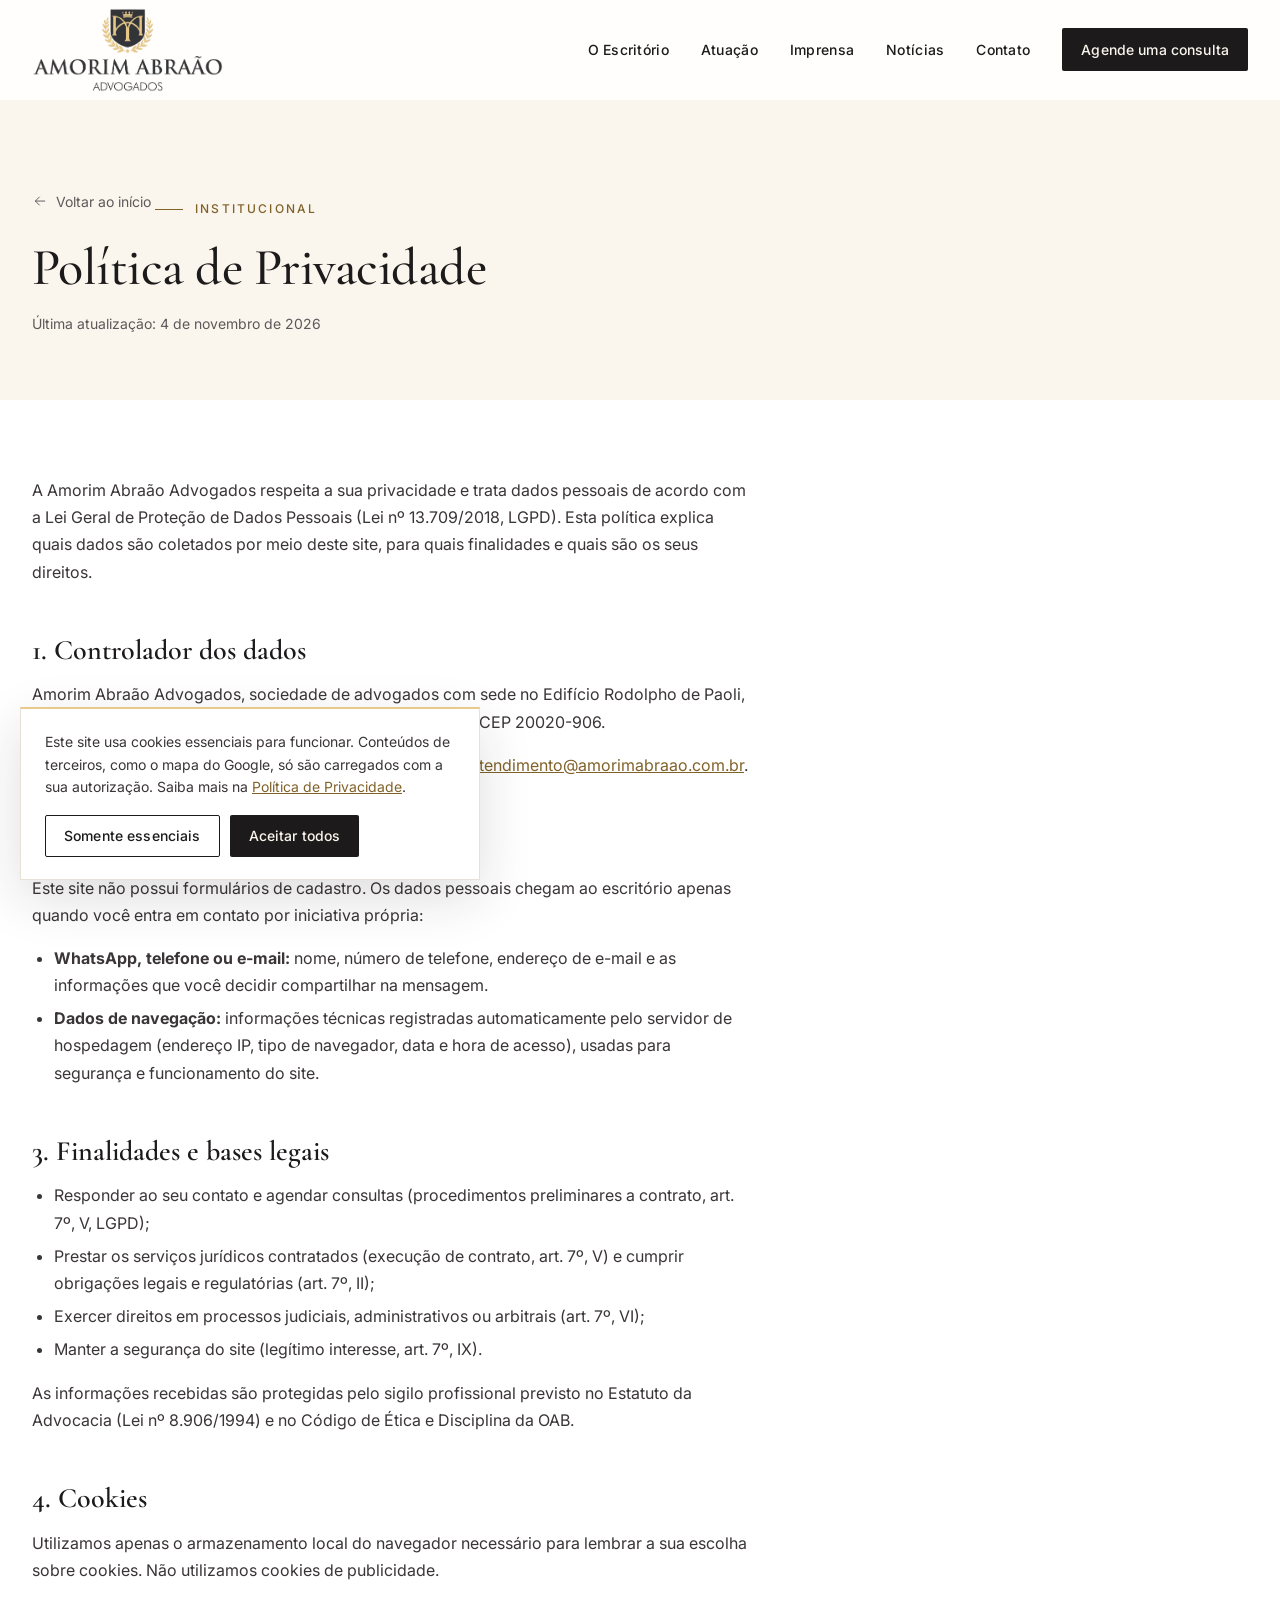
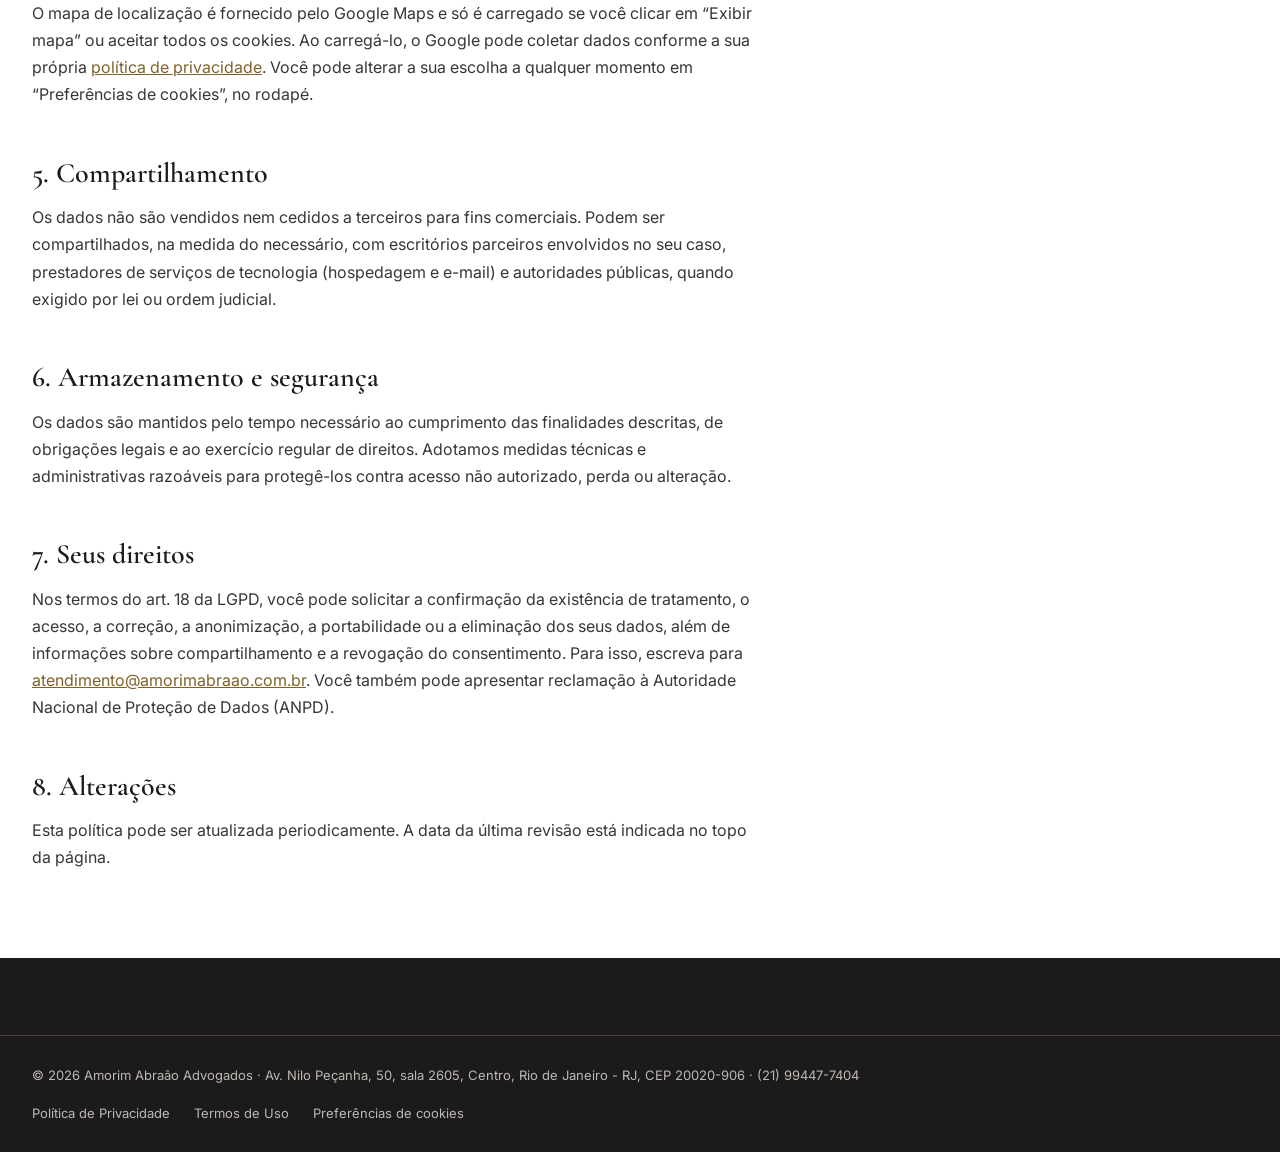
==== politica-de-privacidade.html @ a9a8daf1 "Rodapé alinhado em notebook pequeno e tablet - 961-1100px: marca centralizada numa linha própria + 3" ====
<!doctype html>
<html lang="pt-BR">
<head>
  <meta charset="utf-8">
  <meta name="viewport" content="width=device-width, initial-scale=1">
  <title>Política de Privacidade | Amorim Abraão Advogados</title>
  <meta name="description" content="Como a Amorim Abraão Advogados trata dados pessoais coletados por meio do site, em conformidade com a LGPD.">
  <meta name="theme-color" content="#1C1A1B">
  <link rel="canonical" href="https://www.amorimabraao.com.br/politica-de-privacidade.html">
  <meta property="og:type" content="website">
  <meta property="og:locale" content="pt_BR">
  <meta property="og:site_name" content="Amorim Abraão Advogados">
  <meta property="og:title" content="Política de Privacidade | Amorim Abraão Advogados">
  <meta property="og:description" content="Como a Amorim Abraão Advogados trata dados pessoais coletados por meio do site, em conformidade com a LGPD.">
  <meta property="og:image" content="https://www.amorimabraao.com.br/assets/img/og-image.jpg?v=2">
  <link rel="icon" href="assets/img/favicon.png" type="image/png">
  <link rel="apple-touch-icon" href="assets/img/apple-touch-icon.png">
  <link rel="preconnect" href="https://fonts.googleapis.com">
  <link rel="preconnect" href="https://fonts.gstatic.com" crossorigin>
  <link href="https://fonts.googleapis.com/css2?family=Cormorant+Garamond:ital,wght@0,500;0,600;1,500&family=Inter:wght@400;500;600&display=swap" rel="stylesheet">
  <link rel="stylesheet" href="assets/css/styles.css?v=16">
  <script>document.documentElement.classList.add('js')</script>
</head>
<body>
  <a class="skip-link" href="#conteudo">Pular para o conteúdo</a>
  <svg width="0" height="0" class="sr-only" aria-hidden="true">
    <symbol id="i-arrow" viewBox="0 0 24 24"><path d="M5 12h14M13 6l6 6-6 6"/></symbol>
    <symbol id="i-menu" viewBox="0 0 24 24"><path d="M4 8h16M4 16h16"/></symbol>
    <symbol id="i-close" viewBox="0 0 24 24"><path d="M6 6l12 12M18 6 6 18"/></symbol>
  </svg>

  <header class="site-header" data-header>
    <div class="container header-inner">
      <a class="brand" href="index.html" aria-label="Amorim Abraão Advogados, página inicial">
        <img src="assets/img/logo.png?v=2" alt="Amorim Abraão Advogados" width="455" height="200" class="brand-logo">
      </a>
      <nav class="nav" aria-label="Navegação principal">
        <ul class="nav-list" id="menu" data-menu>
          <li><a class="nav-link" href="index.html#escritorio">O Escritório</a></li>
          <li><a class="nav-link" href="index.html#atuacao">Atuação</a></li>
          <li><a class="nav-link" href="index.html#imprensa">Imprensa</a></li>
          <li><a class="nav-link" href="index.html#noticias">Notícias</a></li>
          <li><a class="nav-link" href="index.html#contato">Contato</a></li>
          <li class="nav-mobile-extra">
            <a class="btn btn-primary btn-block" href="index.html#contato" data-whatsapp>Agende uma consulta</a>
          </li>
        </ul>
      </nav>
      <div class="header-actions">
        <a class="btn btn-primary btn-sm" href="index.html#contato" data-whatsapp>Agende uma consulta</a>
      </div>
      <button class="menu-toggle" type="button" aria-controls="menu" aria-expanded="false" aria-label="Abrir menu" data-menu-toggle>
        <svg class="icon icon-open"><use href="#i-menu"/></svg>
        <svg class="icon icon-close"><use href="#i-close"/></svg>
      </button>
    </div>
  </header>

  <main id="conteudo">
    <section class="page-hero">
      <div class="container">
        <a class="back-link" href="index.html"><svg class="icon"><use href="#i-arrow"/></svg> Voltar ao início</a>
        <p class="eyebrow">Institucional</p>
        <h1 class="section-title">Política de Privacidade</h1>
        <p class="meta">Última atualização: 4 de novembro de 2026</p>
      </div>
    </section>
    <div class="container">
      <article class="prose">
        <!-- EDITAR: texto-base. Recomenda-se revisão pelo próprio escritório antes da publicação. -->
        <p>A Amorim Abraão Advogados respeita a sua privacidade e trata dados pessoais de acordo com a Lei Geral de Proteção de Dados Pessoais (Lei nº 13.709/2018, LGPD). Esta política explica quais dados são coletados por meio deste site, para quais finalidades e quais são os seus direitos.</p>

        <h2>1. Controlador dos dados</h2>
        <p>Amorim Abraão Advogados, sociedade de advogados com sede no Edifício Rodolpho de Paoli, Av. Nilo Peçanha, 50, sala 2605, Centro, Rio de Janeiro - RJ, CEP 20020-906.</p>
        <p>Contato do encarregado pelo tratamento de dados (DPO): <a href="mailto:atendimento@amorimabraao.com.br">atendimento@amorimabraao.com.br</a>.</p>

        <h2>2. Dados coletados</h2>
        <p>Este site não possui formulários de cadastro. Os dados pessoais chegam ao escritório apenas quando você entra em contato por iniciativa própria:</p>
        <ul>
          <li><strong>WhatsApp, telefone ou e-mail:</strong> nome, número de telefone, endereço de e-mail e as informações que você decidir compartilhar na mensagem.</li>
          <li><strong>Dados de navegação:</strong> informações técnicas registradas automaticamente pelo servidor de hospedagem (endereço IP, tipo de navegador, data e hora de acesso), usadas para segurança e funcionamento do site.</li>
        </ul>

        <h2>3. Finalidades e bases legais</h2>
        <ul>
          <li>Responder ao seu contato e agendar consultas (procedimentos preliminares a contrato, art. 7º, V, LGPD);</li>
          <li>Prestar os serviços jurídicos contratados (execução de contrato, art. 7º, V) e cumprir obrigações legais e regulatórias (art. 7º, II);</li>
          <li>Exercer direitos em processos judiciais, administrativos ou arbitrais (art. 7º, VI);</li>
          <li>Manter a segurança do site (legítimo interesse, art. 7º, IX).</li>
        </ul>
        <p>As informações recebidas são protegidas pelo sigilo profissional previsto no Estatuto da Advocacia (Lei nº 8.906/1994) e no Código de Ética e Disciplina da OAB.</p>

        <h2>4. Cookies</h2>
        <p>Utilizamos apenas o armazenamento local do navegador necessário para lembrar a sua escolha sobre cookies. Não utilizamos cookies de publicidade.</p>
        <p>O mapa de localização é fornecido pelo Google Maps e só é carregado se você clicar em “Exibir mapa” ou aceitar todos os cookies. Ao carregá-lo, o Google pode coletar dados conforme a sua própria <a href="https://policies.google.com/privacy?hl=pt-BR" target="_blank" rel="noopener">política de privacidade</a>. Você pode alterar a sua escolha a qualquer momento em “Preferências de cookies”, no rodapé.</p>

        <h2>5. Compartilhamento</h2>
        <p>Os dados não são vendidos nem cedidos a terceiros para fins comerciais. Podem ser compartilhados, na medida do necessário, com escritórios parceiros envolvidos no seu caso, prestadores de serviços de tecnologia (hospedagem e e-mail) e autoridades públicas, quando exigido por lei ou ordem judicial.</p>

        <h2>6. Armazenamento e segurança</h2>
        <p>Os dados são mantidos pelo tempo necessário ao cumprimento das finalidades descritas, de obrigações legais e ao exercício regular de direitos. Adotamos medidas técnicas e administrativas razoáveis para protegê-los contra acesso não autorizado, perda ou alteração.</p>

        <h2>7. Seus direitos</h2>
        <p>Nos termos do art. 18 da LGPD, você pode solicitar a confirmação da existência de tratamento, o acesso, a correção, a anonimização, a portabilidade ou a eliminação dos seus dados, além de informações sobre compartilhamento e a revogação do consentimento. Para isso, escreva para <a href="mailto:atendimento@amorimabraao.com.br">atendimento@amorimabraao.com.br</a>. Você também pode apresentar reclamação à Autoridade Nacional de Proteção de Dados (ANPD).</p>

        <h2>8. Alterações</h2>
        <p>Esta política pode ser atualizada periodicamente. A data da última revisão está indicada no topo da página.</p>
      </article>
    </div>
  </main>

  <footer class="site-footer">
    <div class="container footer-bottom">
      <p>© <span data-year>2026</span> Amorim Abraão Advogados · Av. Nilo Peçanha, 50, sala 2605, Centro, Rio de Janeiro - RJ, CEP 20020-906 · <a href="tel:+5521994477404">(21) 99447-7404</a></p>
      <ul>
        <li><a href="politica-de-privacidade.html">Política de Privacidade</a></li>
        <li><a href="termos-de-uso.html">Termos de Uso</a></li>
        <li><button type="button" data-cookie-settings>Preferências de cookies</button></li>
      </ul>
    </div>
  </footer>

  <div class="cookie" role="region" aria-label="Aviso de cookies" data-cookie hidden>
    <p>Este site usa cookies essenciais para funcionar. Conteúdos de terceiros, como o mapa do Google, só são carregados com a sua autorização. Saiba mais na <a href="politica-de-privacidade.html">Política de Privacidade</a>.</p>
    <div class="cookie-actions">
      <button class="btn btn-ghost btn-sm" type="button" data-cookie-choice="essential">Somente essenciais</button>
      <button class="btn btn-primary btn-sm" type="button" data-cookie-choice="all">Aceitar todos</button>
    </div>
  </div>

  <script src="assets/js/main.js?v=16" defer></script>
</body>
</html>
---- assets/css/styles.css ----
/* Amorim Abraão Advogados — estilos
   Paleta extraída do logo: grafite (#231F20) + dourado champanhe (#E8C88B) + creme (#FCF3E1). */

:root {
  --ink: #1c1a1b;
  --ink-2: #2a2627;
  --text: #3a3536;
  --muted: #5f5859;
  --line: #e7e1d7;
  --line-dark: rgba(232, 200, 139, .22);
  --paper: #ffffff;
  --cream: #faf6ee;
  --cream-2: #f4ecdd;
  --gold: #e8c88b;        /* decorativo e texto sobre fundo escuro */
  --gold-deep: #806229;   /* texto dourado sobre fundo claro (contraste AA) */
  --wa: #1f7a4d;

  --serif: "Cormorant Garamond", "Times New Roman", serif;
  --sans: "Inter", system-ui, -apple-system, "Segoe UI", Roboto, sans-serif;

  --container: 1320px;
  --gutter: clamp(16px, 4vw, 32px);
  --section: clamp(48px, 5.5vw, 84px);
  --header-h: 100px;
  --radius: 2px;
  --ease: cubic-bezier(.22, .61, .36, 1);
}

*, *::before, *::after { box-sizing: border-box; }
html { scroll-behavior: smooth; scroll-padding-top: calc(var(--header-h) + 8px); -webkit-text-size-adjust: 100%; }
body {
  margin: 0;
  font-family: var(--sans);
  font-size: 1rem;
  line-height: 1.7;
  color: var(--text);
  background: var(--paper);
  -webkit-font-smoothing: antialiased;
  overflow-x: hidden;
}
img { max-width: 100%; height: auto; display: block; }
a { color: inherit; }
button { font: inherit; color: inherit; background: none; border: 0; padding: 0; cursor: pointer; }
ul, ol { list-style: none; margin: 0; padding: 0; }
h1, h2, h3, p, figure, dl, dd { margin: 0; }
address { font-style: normal; }
:focus-visible { outline: 2px solid var(--gold-deep); outline-offset: 3px; }

.sr-only { position: absolute; width: 1px; height: 1px; overflow: hidden; clip: rect(0 0 0 0); white-space: nowrap; }
.skip-link { position: absolute; left: 16px; top: -60px; z-index: 100; padding: 10px 16px; background: var(--ink); color: var(--cream); text-decoration: none; }
.skip-link:focus { top: 12px; }

.icon { width: 1.15em; height: 1.15em; flex: none; fill: none; stroke: currentColor; stroke-width: 1.4; stroke-linecap: round; stroke-linejoin: round; }
.container { width: 100%; max-width: calc(var(--container) + var(--gutter) * 2); margin: 0 auto; padding: 0 var(--gutter); }

/* ---------- Tipografia ---------- */
.eyebrow {
  display: inline-flex; align-items: center; gap: 12px;
  font-size: .75rem; font-weight: 500; letter-spacing: .18em; text-transform: uppercase;
  color: var(--gold-deep); margin-bottom: 20px;
}
.eyebrow::before { content: ""; width: 28px; height: 1px; background: currentColor; }
.section-title {
  font-family: var(--serif); font-weight: 500; color: var(--ink);
  font-size: clamp(2rem, 1.2rem + 2.6vw, 3.25rem); line-height: 1.1; letter-spacing: -.01em;
  max-width: 18ch; text-wrap: balance;
}
.section-lead { color: var(--muted); max-width: 46ch; font-size: 1.0625rem; }
.card-title { font-family: var(--serif); font-weight: 600; color: var(--ink); font-size: 1.5rem; line-height: 1.2; }
.lead { font-family: var(--serif); font-size: clamp(1.35rem, 1.1rem + .8vw, 1.7rem); line-height: 1.4; color: var(--ink); }
em { font-style: italic; }

/* ---------- Botões ---------- */
.btn {
  display: inline-flex; align-items: center; justify-content: center; gap: 10px;
  min-height: 48px; padding: 12px 24px; border: 1px solid transparent; border-radius: var(--radius);
  font-size: .9375rem; font-weight: 500; letter-spacing: .01em; text-decoration: none; white-space: nowrap;
  transition: background-color .25s var(--ease), color .25s var(--ease), border-color .25s var(--ease);
}
.btn-sm { min-height: 42px; padding: 9px 18px; font-size: .875rem; }
.btn-lg { min-height: 54px; padding: 14px 28px; }
.btn-block { width: 100%; }
.btn-primary { background: var(--ink); color: var(--cream); }
.btn-primary:hover { background: var(--ink-2); color: var(--gold); }
.btn-ghost { border-color: var(--ink); color: var(--ink); }
.btn-ghost:hover { background: var(--ink); color: var(--cream); }
.btn-gold { background: var(--gold); color: var(--ink); }
.btn-gold:hover { background: #f1d7a4; }
.btn-ghost-light { border-color: rgba(250, 246, 238, .45); color: var(--cream); }
.btn-ghost-light:hover { border-color: var(--gold); color: var(--gold); }

/* ---------- Header ---------- */
.site-header {
  position: fixed; inset: 0 0 auto; z-index: 50; height: var(--header-h);
  background: rgba(255, 255, 255, .96); border-bottom: 1px solid transparent;
  transition: height .3s var(--ease), border-color .3s var(--ease), box-shadow .3s var(--ease);
}
@supports (backdrop-filter: blur(8px)) { .site-header { background: rgba(255, 255, 255, .88); backdrop-filter: blur(10px); } }
.site-header.is-scrolled { height: 80px; border-color: var(--line); box-shadow: 0 6px 24px rgba(28, 26, 27, .04); }
.header-inner { height: 100%; display: flex; align-items: center; gap: 32px; }
.brand { flex: none; }
.brand-logo { width: auto; height: 84px; transition: height .3s var(--ease); }
.is-scrolled .brand-logo { height: 64px; }
.nav { margin-left: auto; }
.nav-list { display: flex; gap: 32px; }
.nav-link {
  position: relative; display: inline-block; padding: 6px 0;
  font-size: .875rem; font-weight: 500; color: var(--ink); text-decoration: none; letter-spacing: .02em;
}
.nav-link::after { content: ""; position: absolute; left: 0; right: 0; bottom: 0; height: 1px; background: var(--gold-deep); transform: scaleX(0); transform-origin: left; transition: transform .3s var(--ease); }
.nav-link:hover::after, .nav-link.is-active::after { transform: scaleX(1); }
.header-actions { display: flex; align-items: center; gap: 24px; }
.nav-mobile-extra, .menu-toggle { display: none; }

/* ---------- Hero ---------- */
.hero { position: relative; padding: calc(var(--header-h) + clamp(40px, 5.5vw, 88px)) 0 clamp(40px, 5vw, 64px); background: var(--cream); overflow: hidden; }
.hero-lines {
  position: absolute; right: -6vw; top: 14%; width: min(46vw, 620px); aspect-ratio: 3 / 4;
  border: 1px solid var(--line-dark); border-bottom: 0; border-radius: 50% 50% 0 0 / 38% 38% 0 0;
  pointer-events: none;
}
.hero-lines::after { content: ""; position: absolute; inset: 28px 28px 0; border: 1px solid var(--line-dark); border-bottom: 0; border-radius: inherit; }
.hero-grid { position: relative; display: grid; grid-template-columns: minmax(0, 1.5fr) minmax(0, 1fr); gap: clamp(40px, 6vw, 96px); align-items: end; }
.hero-title {
  font-family: var(--serif); font-weight: 500; color: var(--ink);
  font-size: clamp(2.9rem, 1.4rem + 5.6vw, 6rem); line-height: .98; letter-spacing: -.015em;
}
.hero-title em { display: block; color: var(--gold-deep); font-weight: 500; }
.hero-lead { margin-top: 28px; max-width: 40ch; font-size: clamp(1.05rem, 1rem + .3vw, 1.2rem); color: var(--text); }
.hero-actions { margin-top: 40px; display: flex; flex-wrap: wrap; gap: 14px; }
.hero-panel { border-top: 1px solid var(--ink); padding-top: 8px; }
.hero-facts > div { padding: 20px 0; border-bottom: 1px solid var(--line); }
.hero-facts dt { font-size: .75rem; letter-spacing: .16em; text-transform: uppercase; color: var(--gold-deep); font-weight: 500; }
.hero-facts dd { margin-top: 4px; font-family: var(--serif); font-size: 1.3rem; line-height: 1.35; color: var(--ink); }
.hero-areas {
  position: relative; margin-top: clamp(40px, 5vw, 72px); padding-top: 22px; border-top: 1px solid var(--line);
  display: flex; flex-wrap: wrap; gap: 8px 0;
}
.hero-areas li + li::before { content: "·"; margin: 0 14px; color: var(--gold-deep); }
.hero-areas a { font-size: .875rem; color: var(--muted); text-decoration: none; }
.hero-areas a:hover { color: var(--ink); }

/* ---------- Seções ---------- */
.section { padding: var(--section) 0; }
.section-head .section-title { max-width: 22ch; }
.section-head { display: flex; justify-content: space-between; align-items: flex-end; gap: 24px 64px; flex-wrap: wrap; margin-bottom: clamp(36px, 4.5vw, 60px); }

/* O Escritório */
.office-grid { display: grid; grid-template-columns: minmax(0, 1fr) minmax(0, 1.1fr); gap: clamp(40px, 7vw, 112px); }
.office-photo { margin-top: 40px; }
.office-photo img { width: 100%; border-radius: var(--radius); }
.office-photo figcaption { margin-top: 12px; font-size: .75rem; color: var(--muted); letter-spacing: .02em; }
.office-copy { display: grid; gap: 22px; align-content: start; padding-top: 8px; }
.office-copy > p:not(.lead) { color: var(--text); max-width: 60ch; }
.seals { margin-top: 24px; display: grid; grid-template-columns: 1fr; border-top: 1px solid var(--line); border-bottom: 1px solid var(--line); }
.seal { display: flex; align-items: center; gap: 20px; padding: 22px 0; }
.seal + .seal { border-top: 1px solid var(--line); }
.seal-icon {
  flex: none; position: relative; display: grid; place-items: center; width: 56px; height: 56px;
  border: 1px solid var(--gold); border-radius: 50%; color: var(--gold-deep); background: var(--cream);
}
.seal-icon::after { content: ""; position: absolute; inset: 4px; border: 1px solid rgba(232, 200, 139, .45); border-radius: 50%; }
.seal-icon .icon { width: 26px; height: 26px; stroke-width: 1.25; }
.seal strong { display: block; font-family: var(--serif); font-size: 1.2rem; font-weight: 600; color: var(--ink); line-height: 1.25; }
.seal div > span { display: block; margin-top: 2px; font-size: .875rem; color: var(--muted); line-height: 1.5; }

/* Áreas */
.areas { background: var(--cream); }
.areas-grid { display: grid; grid-template-columns: repeat(4, 1fr); border-top: 1px solid var(--line); border-left: 1px solid var(--line); }
.area-card {
  position: relative; display: flex; flex-direction: column; gap: 14px;
  padding: clamp(28px, 3vw, 40px); background: var(--cream);
  border-right: 1px solid var(--line); border-bottom: 1px solid var(--line);
  transition: background-color .35s var(--ease);
}
.area-card:hover { background: var(--paper); }
.area-num { position: absolute; top: clamp(28px, 3vw, 40px); right: clamp(28px, 3vw, 40px); font-family: var(--serif); font-size: 1rem; color: var(--gold-deep); }
.area-icon { width: 32px; height: 32px; color: var(--gold-deep); stroke-width: 1.1; margin-bottom: 18px; }
.area-card p { color: var(--muted); font-size: .9375rem; flex: 1; }
.more { margin-top: 6px; align-self: flex-start; display: inline-flex; align-items: center; gap: 8px; min-height: 44px; padding: 6px 0; font-size: .875rem; font-weight: 500; color: var(--ink); border-bottom: 1px solid var(--gold); }
.more .icon { width: 14px; height: 14px; transition: transform .3s var(--ease); }
.more:hover .icon { transform: rotate(90deg); }

/* Imprensa */
.press-list { border-top: 1px solid var(--ink); }
.press-list li { border-bottom: 1px solid var(--line); }
.press-item { display: grid; grid-template-columns: 170px 110px minmax(0, 1fr) auto; align-items: baseline; gap: 8px 32px; padding: 24px 0; text-decoration: none; color: var(--ink); }
.press-source { font-size: .75rem; font-weight: 500; letter-spacing: .14em; text-transform: uppercase; color: var(--gold-deep); }
.press-item time { font-size: .8125rem; color: var(--muted); font-variant-numeric: tabular-nums; }
.press-title { font-family: var(--serif); font-size: 1.35rem; line-height: 1.3; transition: color .2s; }
.press-more { display: inline-flex; align-items: center; gap: 6px; font-size: .8125rem; color: var(--muted); white-space: nowrap; }
.press-more .icon { width: 13px; height: 13px; }
.press-item:hover .press-title { color: var(--gold-deep); }
.press-item:hover .press-more { color: var(--ink); }

/* Compromissos */
.values { background: var(--ink); color: rgba(250, 246, 238, .78); }
.values .eyebrow { color: var(--gold); }
.values .section-title, .values .card-title { color: var(--cream); }
.values-grid { display: grid; grid-template-columns: minmax(0, .9fr) minmax(0, 1.4fr); gap: clamp(40px, 7vw, 112px); }
.values-list { display: grid; grid-template-columns: 1fr 1fr; gap: 0 48px; }
.values-list li { display: flex; gap: 18px; padding: 28px 0; border-top: 1px solid var(--line-dark); }
.values-list .icon { width: 26px; height: 26px; color: var(--gold); stroke-width: 1.2; margin-top: 4px; }
.values-list p { margin-top: 8px; font-size: .9375rem; }

/* Notícias dos tribunais */
.courts { display: grid; grid-template-columns: 1fr 1fr; gap: 0 clamp(32px, 5vw, 72px); }
.court-head { display: flex; justify-content: space-between; align-items: baseline; gap: 16px; padding-bottom: 16px; border-bottom: 1px solid var(--ink); }
.court-title { font-family: var(--serif); font-weight: 600; font-size: 1.9rem; line-height: 1; color: var(--ink); }
.court-title span { display: block; margin-top: 8px; font-family: var(--sans); font-size: .75rem; font-weight: 500; letter-spacing: .14em; text-transform: uppercase; color: var(--gold-deep); }
.court-all { display: inline-flex; align-items: center; gap: 6px; min-height: 44px; font-size: .8125rem; color: var(--muted); text-decoration: none; white-space: nowrap; }
.court-all:hover { color: var(--ink); }
.court-all .icon { width: 13px; height: 13px; }
.court-list li { border-bottom: 1px solid var(--line); }
.court-list a { display: grid; grid-template-columns: 96px 1fr; gap: 16px; padding: 16px 0; text-decoration: none; color: var(--ink); transition: color .2s; }
.court-list a:hover span { color: var(--gold-deep); text-decoration: underline; text-underline-offset: 3px; text-decoration-thickness: 1px; }
.court-list time { padding-top: 2px; font-size: .75rem; letter-spacing: .06em; text-transform: uppercase; color: var(--muted); white-space: nowrap; }
.court-list span { font-size: .9375rem; line-height: 1.5; }
.court-skel { height: 76px; background: linear-gradient(90deg, var(--cream) 0%, var(--cream-2) 50%, var(--cream) 100%) 0 0 / 200% 100%; border-bottom: 4px solid var(--paper) !important; animation: skel 1.4s linear infinite; }
@keyframes skel { to { background-position: -200% 0; } }
.court-empty { padding: 20px 0; font-size: .9375rem; color: var(--muted); }
.court-empty a { color: var(--gold-deep); }
.court-source { grid-column: 1 / -1; margin-top: 16px; font-size: .75rem; color: var(--muted); }

/* Faixa CTA */
.cta-band {
  position: relative; overflow: hidden; color: var(--cream); padding: clamp(56px, 7vw, 104px) 0;
  background:
    linear-gradient(90deg, rgba(28, 26, 27, .9) 0%, rgba(28, 26, 27, .8) 28%, rgba(28, 26, 27, .38) 50%, rgba(28, 26, 27, .72) 72%, rgba(28, 26, 27, .84) 100%),
    url("../img/corcovado.webp?v=3") 50% 22% / cover no-repeat,
    var(--ink-2);
}
@supports (filter: grayscale(1)) {
  /* foto em tons neutros para manter a paleta grafite + dourado */
  .cta-band { background: var(--ink-2); }
  .cta-band::before { content: ""; position: absolute; inset: 0; background: url("../img/corcovado.webp?v=3") 50% 22% / cover no-repeat; filter: grayscale(1) contrast(1.08); }
  .cta-band::after { content: ""; position: absolute; inset: 0; background: linear-gradient(90deg, rgba(28, 26, 27, .9) 0%, rgba(28, 26, 27, .8) 28%, rgba(28, 26, 27, .38) 50%, rgba(28, 26, 27, .72) 72%, rgba(28, 26, 27, .84) 100%); }
  @media (max-width: 760px) {
    .cta-band::before { background-image: url("../img/corcovado-800.webp?v=3"); background-position: 50% 18%; }
    /* no celular o texto ocupa a faixa inteira: camada uniforme para manter a leitura */
    .cta-band::after { background: rgba(28, 26, 27, .7); }
  }
}
.cta-inner { position: relative; z-index: 1; display: flex; justify-content: space-between; align-items: center; gap: 32px 48px; flex-wrap: wrap; }
.cta-title { font-family: var(--serif); font-weight: 500; font-size: clamp(1.9rem, 1.2rem + 2.2vw, 2.9rem); line-height: 1.15; max-width: 20ch; }
.cta-title em { color: var(--gold); }
.cta-actions { display: flex; flex-wrap: wrap; gap: 14px; }

/* Contato */
.contact-grid { display: grid; grid-template-columns: minmax(0, 1fr) minmax(0, 1.15fr); gap: clamp(40px, 6vw, 96px); align-items: start; }
.contact-list { margin-top: 40px; border-top: 1px solid var(--line); }
.contact-list li { display: flex; gap: 18px; padding: 18px 0; border-bottom: 1px solid var(--line); }
.contact-list .icon { width: 20px; height: 20px; margin-top: 4px; color: var(--gold-deep); }
.contact-list .label { display: block; font-size: .75rem; letter-spacing: .14em; text-transform: uppercase; color: var(--muted); }
.contact-list a, .contact-list address, .contact-list li > div > span:not(.label) { color: var(--ink); font-size: 1rem; text-decoration: none; overflow-wrap: anywhere; }
.contact-list a:hover { color: var(--gold-deep); text-decoration: underline; text-underline-offset: 3px; }
.g-rating { display: inline-flex; align-items: center; gap: 14px; margin-top: 32px; padding: 14px 18px; border: 1px solid var(--line); text-decoration: none; color: var(--ink); transition: border-color .25s; }
.g-rating:hover { border-color: var(--ink); }
.g-score { font-family: var(--serif); font-size: 2rem; font-weight: 600; line-height: 1; }
.g-body { display: grid; gap: 4px; }
.g-stars { display: flex; gap: 2px; color: #b8892e; }
.g-stars .icon { width: 14px; height: 14px; }
.g-text { font-size: .8125rem; color: var(--muted); }
.g-arrow { width: 14px; height: 14px; color: var(--muted); margin-left: 6px; }
.social { display: flex; gap: 10px; margin-top: 24px; }
.social a { display: grid; place-items: center; width: 44px; height: 44px; border: 1px solid var(--line); border-radius: 50%; color: var(--ink); transition: border-color .25s, color .25s, background-color .25s; }
.social a:hover { border-color: var(--ink); background: var(--ink); color: var(--gold); }
.social .icon { width: 18px; height: 18px; }
.map { position: relative; height: clamp(360px, 36vw, 500px); background: var(--cream); border: 1px solid var(--line); }
.map iframe { position: absolute; inset: 0; width: 100%; height: 100%; border: 0; filter: grayscale(1) contrast(1.05); }
.map-placeholder { position: absolute; inset: 0; display: flex; flex-direction: column; align-items: center; justify-content: center; gap: 14px; padding: 32px; text-align: center; }
.map-placeholder > .icon { width: 36px; height: 36px; color: var(--gold-deep); stroke-width: 1.1; }
.map-placeholder p { font-family: var(--serif); font-size: 1.3rem; color: var(--ink); }
.map-ext { display: inline-flex; align-items: center; gap: 6px; font-size: .875rem; color: var(--ink); }
.map-ext .icon { width: 14px; height: 14px; }
.map-placeholder small { font-size: .75rem; color: var(--muted); max-width: 34ch; }
.map.is-loaded .map-placeholder { display: none; }

/* ---------- Footer ---------- */
.site-footer { background: var(--ink); color: rgba(250, 246, 238, .72); padding: clamp(56px, 6vw, 80px) 0 0; font-size: .9375rem; }
.footer-grid { display: grid; grid-template-columns: 1.4fr 1fr 1fr 1.3fr; gap: 48px; padding-bottom: 56px; }
/* brasão centralizado sobre o nome, como no logo */
.footer-brand { display: flex; flex-direction: column; align-items: center; width: fit-content; text-align: center; }
.footer-brand img { width: 64px; height: auto; }
.footer-name { margin-top: 18px; font-family: var(--serif); font-size: 1.6rem; letter-spacing: .06em; text-transform: uppercase; color: var(--cream); line-height: 1.1; }
.footer-name span { display: block; margin-top: 6px; margin-right: -.32em; font-family: var(--sans); font-size: .75rem; letter-spacing: .32em; color: var(--gold); }
.footer-title { font-family: var(--sans); font-size: .75rem; font-weight: 500; letter-spacing: .16em; text-transform: uppercase; color: var(--gold); margin: 0 0 18px; }
.site-footer ul:not(.social) { display: grid; gap: 10px; }
.site-footer a, .site-footer button { color: rgba(250, 246, 238, .72); text-decoration: none; text-align: left; transition: color .2s; }
.site-footer a:hover, .site-footer button:hover { color: var(--gold); }
.footer-contact { overflow-wrap: anywhere; }
.social--footer a { border-color: var(--line-dark); color: var(--cream); }
.social--footer a:hover { background: transparent; border-color: var(--gold); color: var(--gold); }
.footer-bottom { display: flex; justify-content: space-between; flex-wrap: wrap; gap: 16px 32px; padding-top: 28px; padding-bottom: 28px; border-top: 1px solid var(--line-dark); font-size: .8125rem; }
.footer-bottom ul { display: flex !important; flex-wrap: wrap; gap: 8px 24px !important; }

/* ---------- WhatsApp flutuante ---------- */
.wa-float {
  position: fixed; right: 20px; bottom: 20px; z-index: 40; display: grid; place-items: center;
  width: 56px; height: 56px; border-radius: 50%; background: var(--wa); color: #fff;
  box-shadow: 0 10px 28px rgba(28, 26, 27, .22);
  opacity: 0; transform: translateY(12px); pointer-events: none; transition: opacity .35s var(--ease), transform .35s var(--ease);
}
.wa-float.is-visible { opacity: 1; transform: none; pointer-events: auto; }
.wa-float .icon { width: 28px; height: 28px; }
.wa-float:hover { background: #18643f; }

/* ---------- Banner de cookies ---------- */
.cookie {
  position: fixed; left: 20px; bottom: 20px; z-index: 60; max-width: 460px; padding: 22px 24px;
  background: var(--paper); border: 1px solid var(--line); border-top: 2px solid var(--gold);
  box-shadow: 0 18px 50px rgba(28, 26, 27, .14); font-size: .875rem; line-height: 1.6;
}
.cookie[hidden] { display: none; }
.cookie a { color: var(--gold-deep); }
.cookie-actions { display: flex; flex-wrap: wrap; gap: 10px; margin-top: 16px; }

/* ---------- Modal ---------- */
.modal {
  overflow: hidden;
  width: min(640px, calc(100% - 32px)); max-height: calc(100dvh - 48px); padding: 0; border: 0; border-top: 2px solid var(--gold);
  background: var(--paper); color: var(--text); box-shadow: 0 30px 80px rgba(28, 26, 27, .25);
}
.modal::backdrop { background: rgba(28, 26, 27, .55); }
.modal[open] { display: flex; flex-direction: column; animation: modal-in .35s var(--ease); }
@keyframes modal-in { from { opacity: 0; transform: translateY(12px); } }
/* o conteúdo rola por dentro; o botão de fechar fica fixo no canto do diálogo */
.modal-inner { overflow-y: auto; overscroll-behavior: contain; padding: clamp(32px, 5vw, 52px); }
.modal-inner > p:not(.eyebrow) { font-size: .9688rem; line-height: 1.7; }
.modal-inner > p:not(.eyebrow) + p { margin-top: 14px; }
.modal-inner > .btn { margin-top: 32px; }
.modal-close { position: absolute; z-index: 1; top: 12px; right: 12px; background: var(--paper); border-radius: 50%; display: grid; place-items: center; width: 44px; height: 44px; color: var(--ink); }
.modal-close:hover { color: var(--gold-deep); }
.modal-title { font-family: var(--serif); font-weight: 500; font-size: clamp(2rem, 1.5rem + 1.6vw, 2.6rem); line-height: 1.1; color: var(--ink); margin-bottom: 16px; }
.modal-list { margin: 20px 0 24px; border-top: 1px solid var(--line); }
.modal-list li { position: relative; padding: 11px 0 11px 22px; border-bottom: 1px solid var(--line); font-size: .9375rem; color: var(--ink); }
.modal-list li::before { content: ""; position: absolute; left: 0; top: 1.45em; width: 10px; height: 1px; background: var(--gold-deep); }
body.modal-open { overflow: hidden; }

/* ---------- Páginas internas ---------- */
.page-hero { padding: calc(var(--header-h) + clamp(56px, 7vw, 96px)) 0 clamp(40px, 5vw, 64px); background: var(--cream); }
.page-hero .section-title { max-width: 24ch; }
.page-hero .meta { margin-top: 16px; font-size: .875rem; color: var(--muted); }
.prose { max-width: 72ch; padding-top: clamp(48px, 6vw, 80px); padding-bottom: var(--section); }
.prose h2 { font-family: var(--serif); font-weight: 600; font-size: 1.75rem; color: var(--ink); margin: 48px 0 14px; line-height: 1.2; }
.prose h2:first-child { margin-top: 0; }
.prose h3 { font-size: 1rem; color: var(--ink); margin: 28px 0 8px; }
.prose p, .prose ul, .prose ol { margin: 0 0 16px; }
.prose ul { list-style: disc; padding-left: 22px; }
.prose ol { list-style: decimal; padding-left: 22px; }
.prose li { margin-bottom: 6px; }
.prose a { color: var(--gold-deep); }
.back-link { display: inline-flex; align-items: center; gap: 8px; margin-bottom: 24px; font-size: .875rem; color: var(--muted); text-decoration: none; }
.back-link .icon { transform: rotate(180deg); }
.back-link:hover { color: var(--ink); }
.show-edit [data-edit] { outline: 2px dashed #c0392b; outline-offset: 2px; }

/* ---------- Animações de entrada (discretas) ---------- */
.js [data-reveal] { opacity: 0; transform: translateY(14px); transition: opacity .8s var(--ease), transform .8s var(--ease); transition-delay: calc(var(--d, 0) * 80ms); }
.js [data-reveal].is-in { opacity: 1; transform: none; }

@media (prefers-reduced-motion: reduce) {
  html { scroll-behavior: auto; }
  *, *::before, *::after { animation-duration: .01ms !important; transition-duration: .01ms !important; transition-delay: 0s !important; }
  .js [data-reveal] { opacity: 1; transform: none; }
}

/* ---------- Responsivo ---------- */
@media (max-width: 1100px) {
  .nav-list { gap: 22px; }
  .areas-grid { grid-template-columns: 1fr 1fr; }
  /* tablet/notebook pequeno: marca centralizada numa linha própria, 3 colunas iguais abaixo */
  .footer-grid { grid-template-columns: repeat(3, minmax(0, 1fr)); gap: 40px 32px; }
  .footer-brand { grid-column: 1 / -1; justify-self: center; padding-bottom: 32px; border-bottom: 1px solid var(--line-dark); width: 100%; }
}

@media (max-width: 960px) {
  :root { --header-h: 76px; }
  /* backdrop-filter cria um novo bloco de contenção e prenderia o menu fixo dentro do header */
  .site-header { background: var(--paper); backdrop-filter: none; }
  .site-header.is-scrolled { height: var(--header-h); }
  .brand-logo, .is-scrolled .brand-logo { height: 60px; }
  .header-actions { display: none; }
  .menu-toggle { display: grid; place-items: center; width: 44px; height: 44px; margin-left: auto; color: var(--ink); }
  .menu-toggle .icon { width: 26px; height: 26px; }
  .menu-toggle .icon-close, .menu-open .menu-toggle .icon-open { display: none; }
  .menu-open .menu-toggle .icon-close { display: block; }
  .nav { position: fixed; inset: var(--header-h) 0 0; background: var(--paper); padding: 24px var(--gutter) 40px; overflow-y: auto; visibility: hidden; opacity: 0; transition: opacity .3s var(--ease), visibility .3s; }
  .menu-open .nav { visibility: visible; opacity: 1; }
  .menu-open { overflow: hidden; }
  .nav-list { flex-direction: column; gap: 0; }
  .nav-link { display: block; padding: 16px 0; font-family: var(--serif); font-size: 1.6rem; font-weight: 500; border-bottom: 1px solid var(--line); }
  .nav-link::after { display: none; }
  .nav-mobile-extra { display: grid; gap: 20px; margin-top: 32px; justify-items: center; }
  .hero-grid, .office-grid, .values-grid, .contact-grid { grid-template-columns: 1fr; }
  .hero-grid { align-items: start; }
  .hero-lines { width: 80vw; right: -30vw; opacity: .7; }
  .courts { grid-template-columns: 1fr; gap: 48px; }
  .press-item { grid-template-columns: auto 1fr; }
  .press-title, .press-more { grid-column: 1 / -1; }
  .map { height: 360px; }
  /* tablet: navegação e áreas lado a lado; contato em linha inteira (o e-mail não quebra) */
  .footer-grid { grid-template-columns: 1fr 1fr; }
  .footer-grid > div:last-child { grid-column: 1 / -1; }
}

@media (max-width: 640px) {
  .areas-grid, .values-list { grid-template-columns: 1fr; }
  /* rodapé: marca e contato em largura total; navegação e áreas lado a lado (evita um bloco escuro muito alto) */
  .footer-grid { grid-template-columns: 1fr 1fr; gap: 36px 24px; padding-bottom: 40px; }
  .footer-brand, .footer-grid > div:last-child { grid-column: 1 / -1; }
  .hero-actions .btn, .cta-actions .btn { width: 100%; }
  .cta-actions { width: 100%; }
  .hero-areas li + li::before { margin: 0 10px; }
  .cookie { left: 12px; right: 12px; bottom: 12px; max-width: none; }
  .wa-float { right: 16px; bottom: 16px; }
}
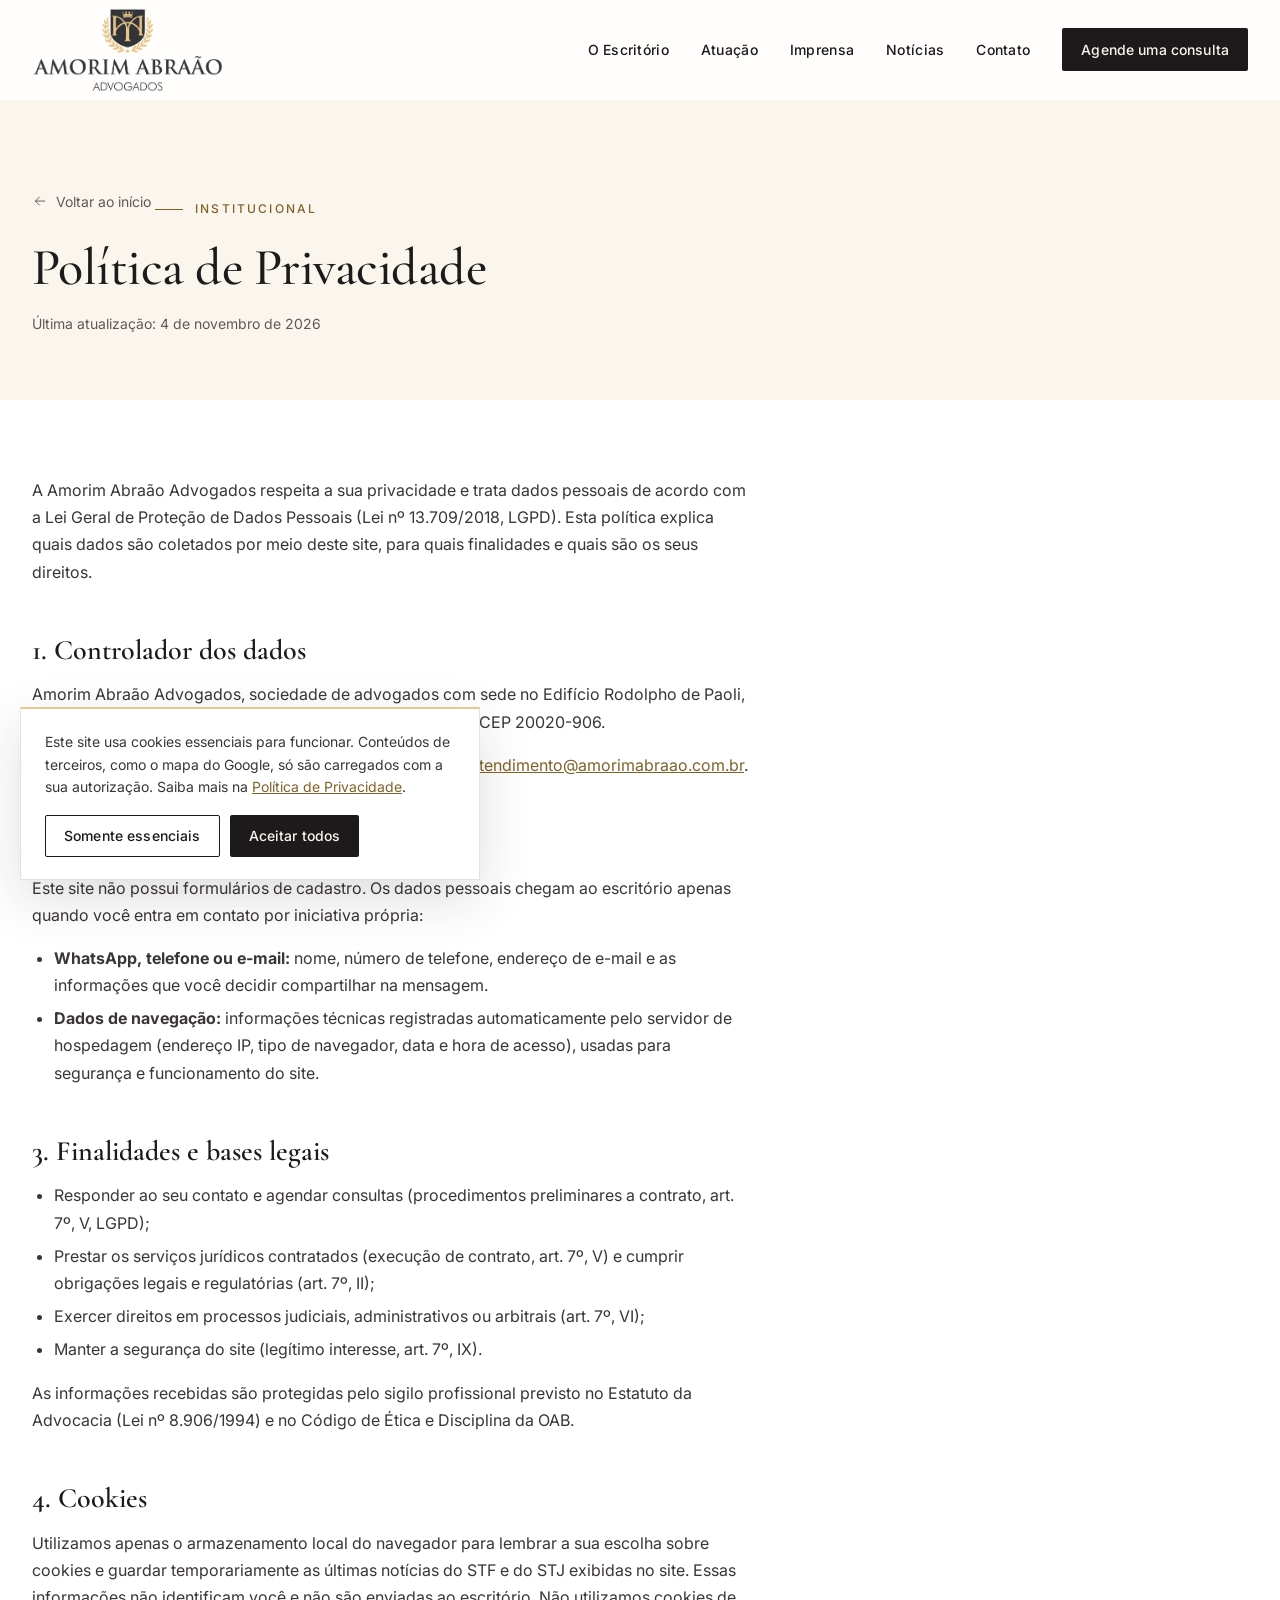
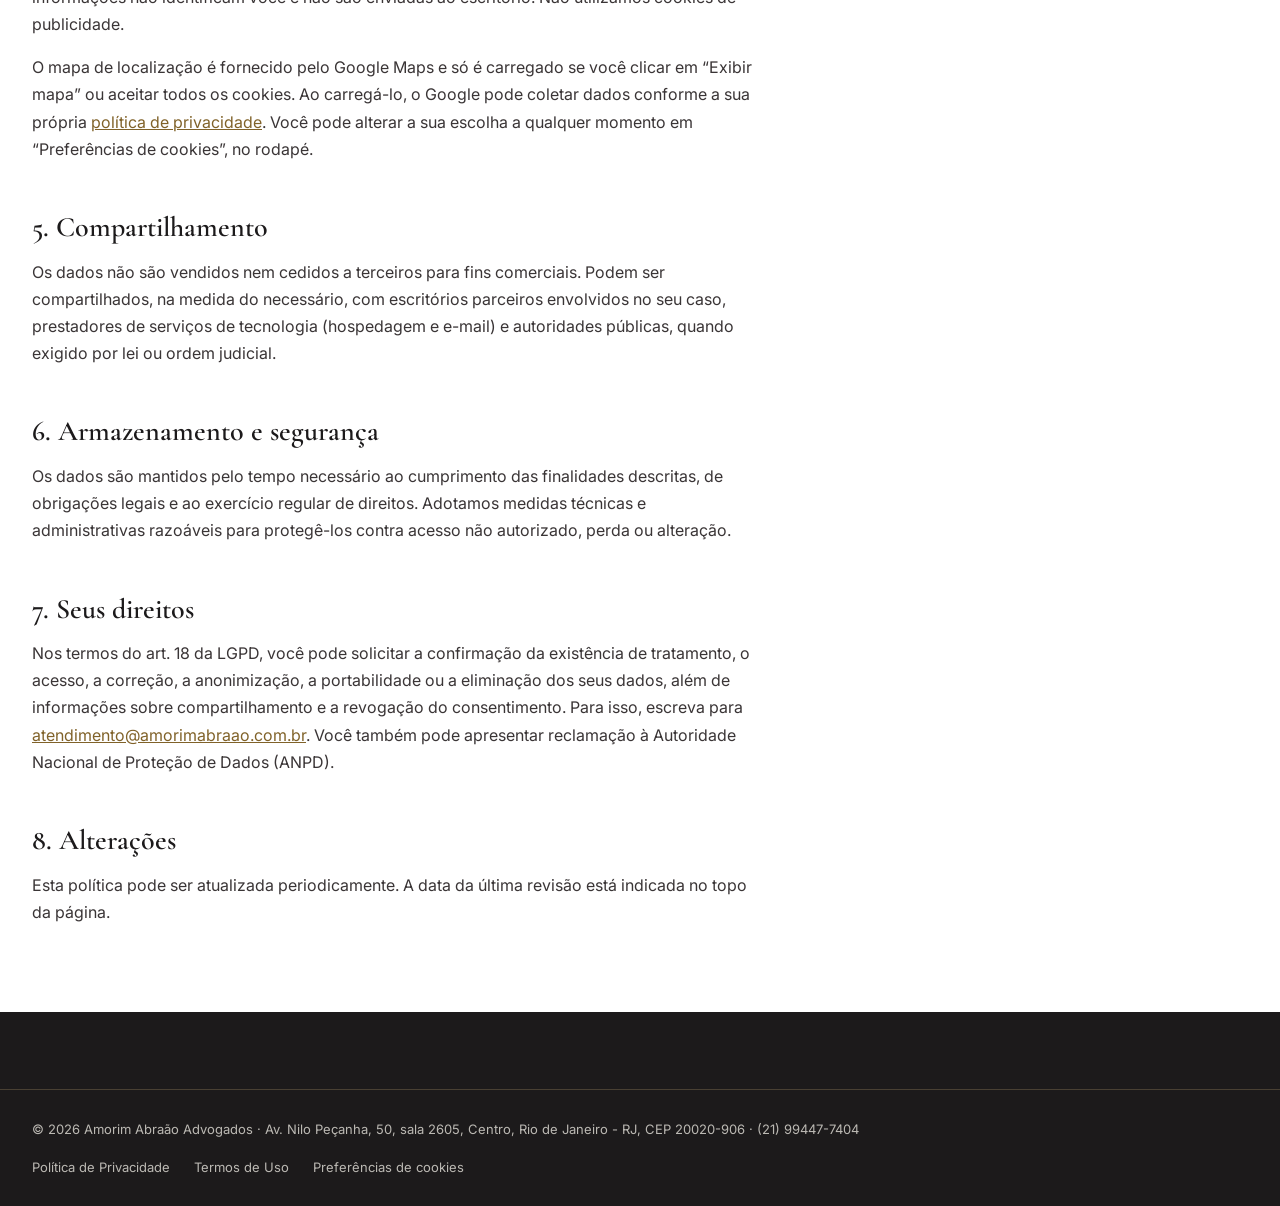
==== commit 1cbcf6a1: "Notícias: guarda a última lista boa e corrige a mensagem de indisponibilidade - O feed do STJ às vez" ====
--- a/politica-de-privacidade.html
+++ b/politica-de-privacidade.html
@@ -18,7 +18,7 @@
   <link rel="preconnect" href="https://fonts.googleapis.com">
   <link rel="preconnect" href="https://fonts.gstatic.com" crossorigin>
   <link href="https://fonts.googleapis.com/css2?family=Cormorant+Garamond:ital,wght@0,500;0,600;1,500&family=Inter:wght@400;500;600&display=swap" rel="stylesheet">
-  <link rel="stylesheet" href="assets/css/styles.css?v=16">
+  <link rel="stylesheet" href="assets/css/styles.css?v=17">
   <script>document.documentElement.classList.add('js')</script>
 </head>
 <body>
@@ -91,7 +91,7 @@
         <p>As informações recebidas são protegidas pelo sigilo profissional previsto no Estatuto da Advocacia (Lei nº 8.906/1994) e no Código de Ética e Disciplina da OAB.</p>
 
         <h2>4. Cookies</h2>
-        <p>Utilizamos apenas o armazenamento local do navegador necessário para lembrar a sua escolha sobre cookies. Não utilizamos cookies de publicidade.</p>
+        <p>Utilizamos apenas o armazenamento local do navegador para lembrar a sua escolha sobre cookies e guardar temporariamente as últimas notícias do STF e do STJ exibidas no site. Essas informações não identificam você e não são enviadas ao escritório. Não utilizamos cookies de publicidade.</p>
         <p>O mapa de localização é fornecido pelo Google Maps e só é carregado se você clicar em “Exibir mapa” ou aceitar todos os cookies. Ao carregá-lo, o Google pode coletar dados conforme a sua própria <a href="https://policies.google.com/privacy?hl=pt-BR" target="_blank" rel="noopener">política de privacidade</a>. Você pode alterar a sua escolha a qualquer momento em “Preferências de cookies”, no rodapé.</p>
 
         <h2>5. Compartilhamento</h2>
@@ -128,6 +128,6 @@
     </div>
   </div>
 
-  <script src="assets/js/main.js?v=16" defer></script>
+  <script src="assets/js/main.js?v=17" defer></script>
 </body>
 </html>
--- a/assets/css/styles.css
+++ b/assets/css/styles.css
@@ -219,7 +219,8 @@
 .court-skel { height: 76px; background: linear-gradient(90deg, var(--cream) 0%, var(--cream-2) 50%, var(--cream) 100%) 0 0 / 200% 100%; border-bottom: 4px solid var(--paper) !important; animation: skel 1.4s linear infinite; }
 @keyframes skel { to { background-position: -200% 0; } }
 .court-empty { padding: 20px 0; font-size: .9375rem; color: var(--muted); }
-.court-empty a { color: var(--gold-deep); }
+/* o link herdava o grid das linhas de notícia (.court-list a) e quebrava em pedaços */
+.court-empty a { display: inline; padding: 0; color: var(--gold-deep); text-decoration: underline; text-underline-offset: 3px; }
 .court-source { grid-column: 1 / -1; margin-top: 16px; font-size: .75rem; color: var(--muted); }
 
 /* Faixa CTA */
